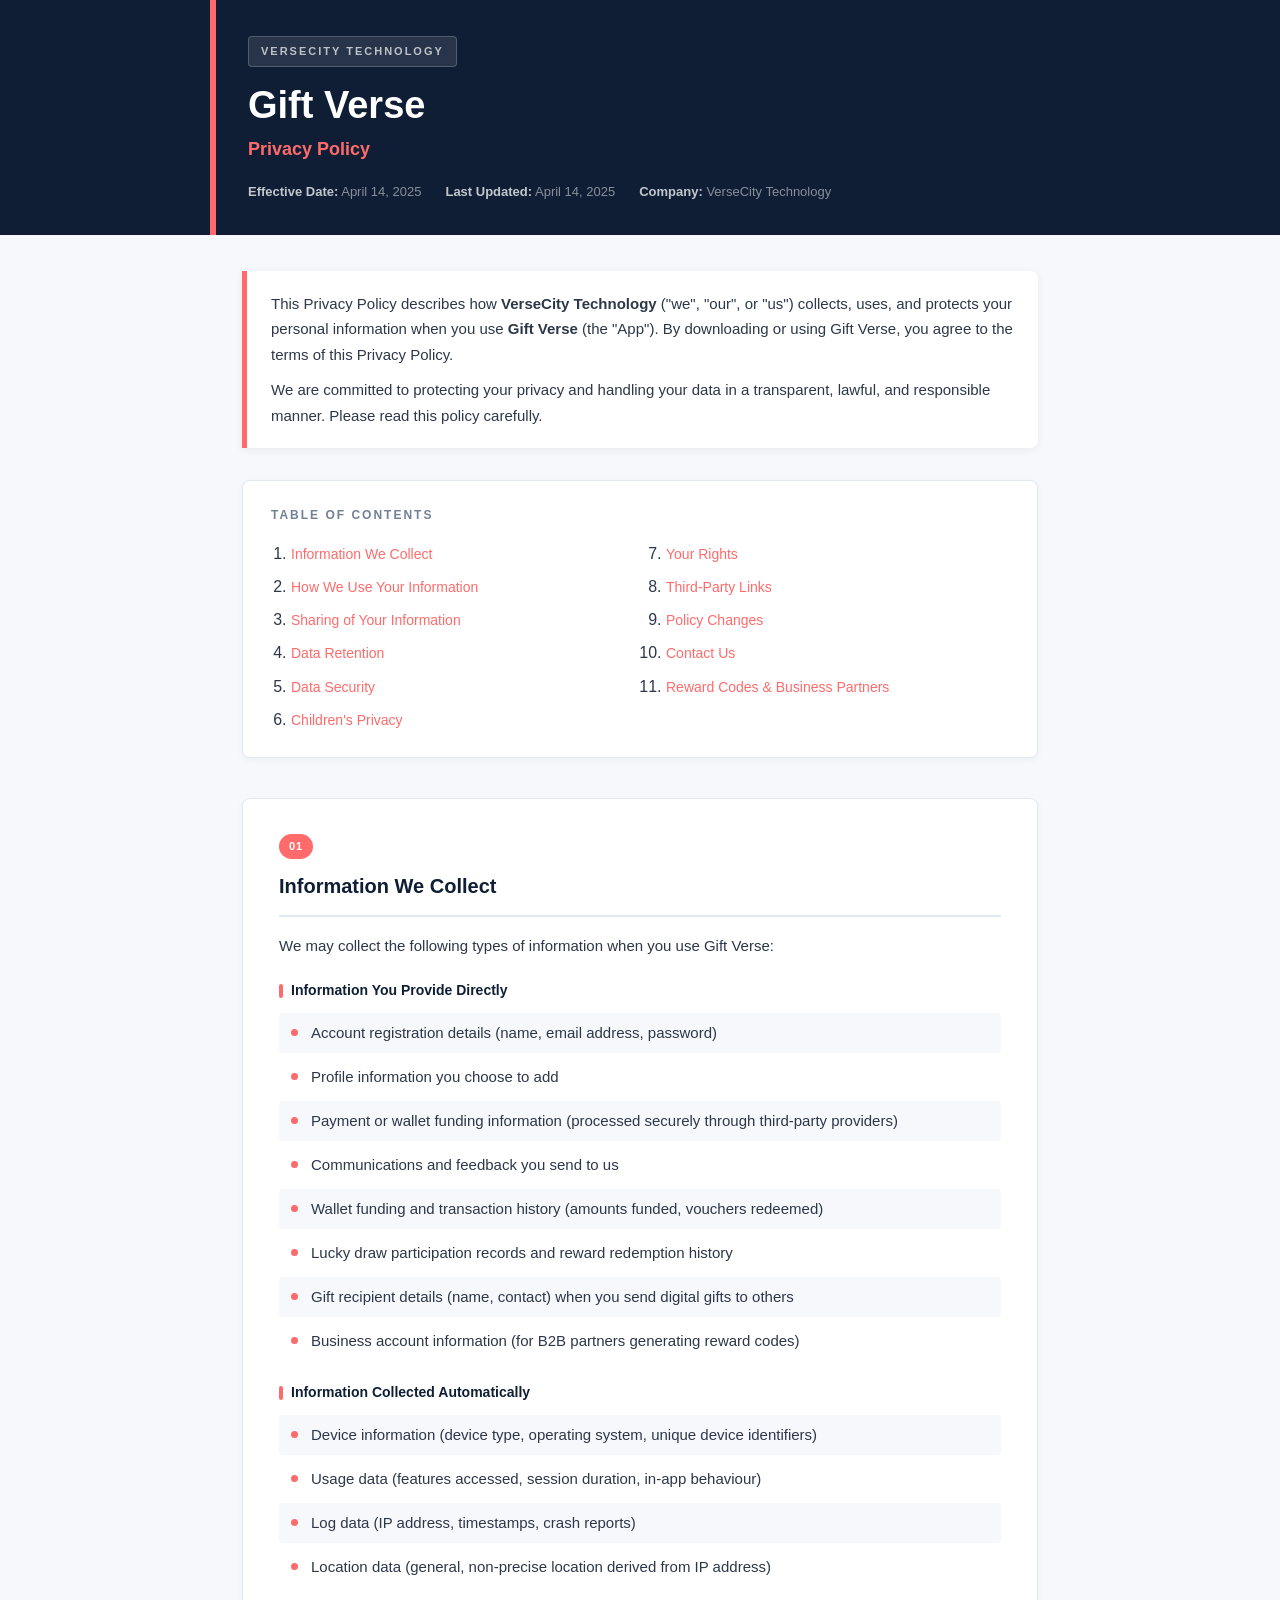
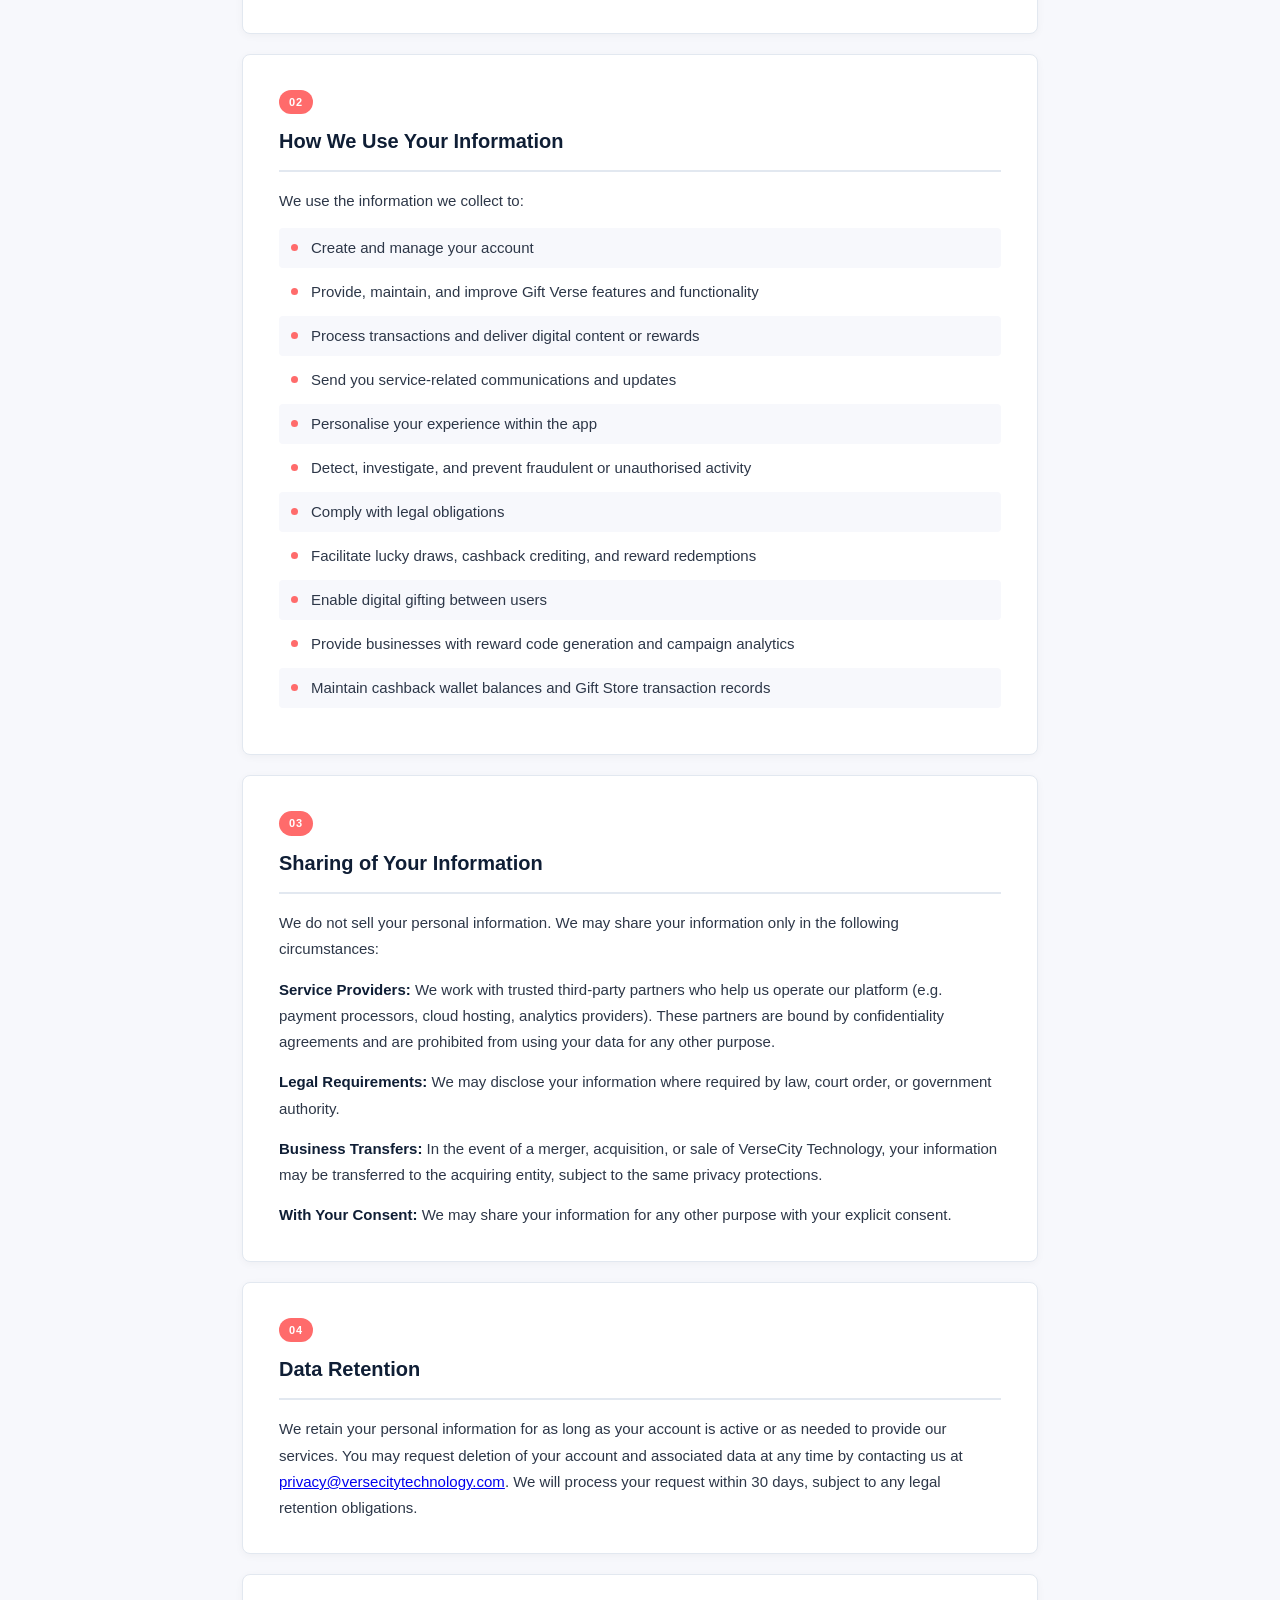
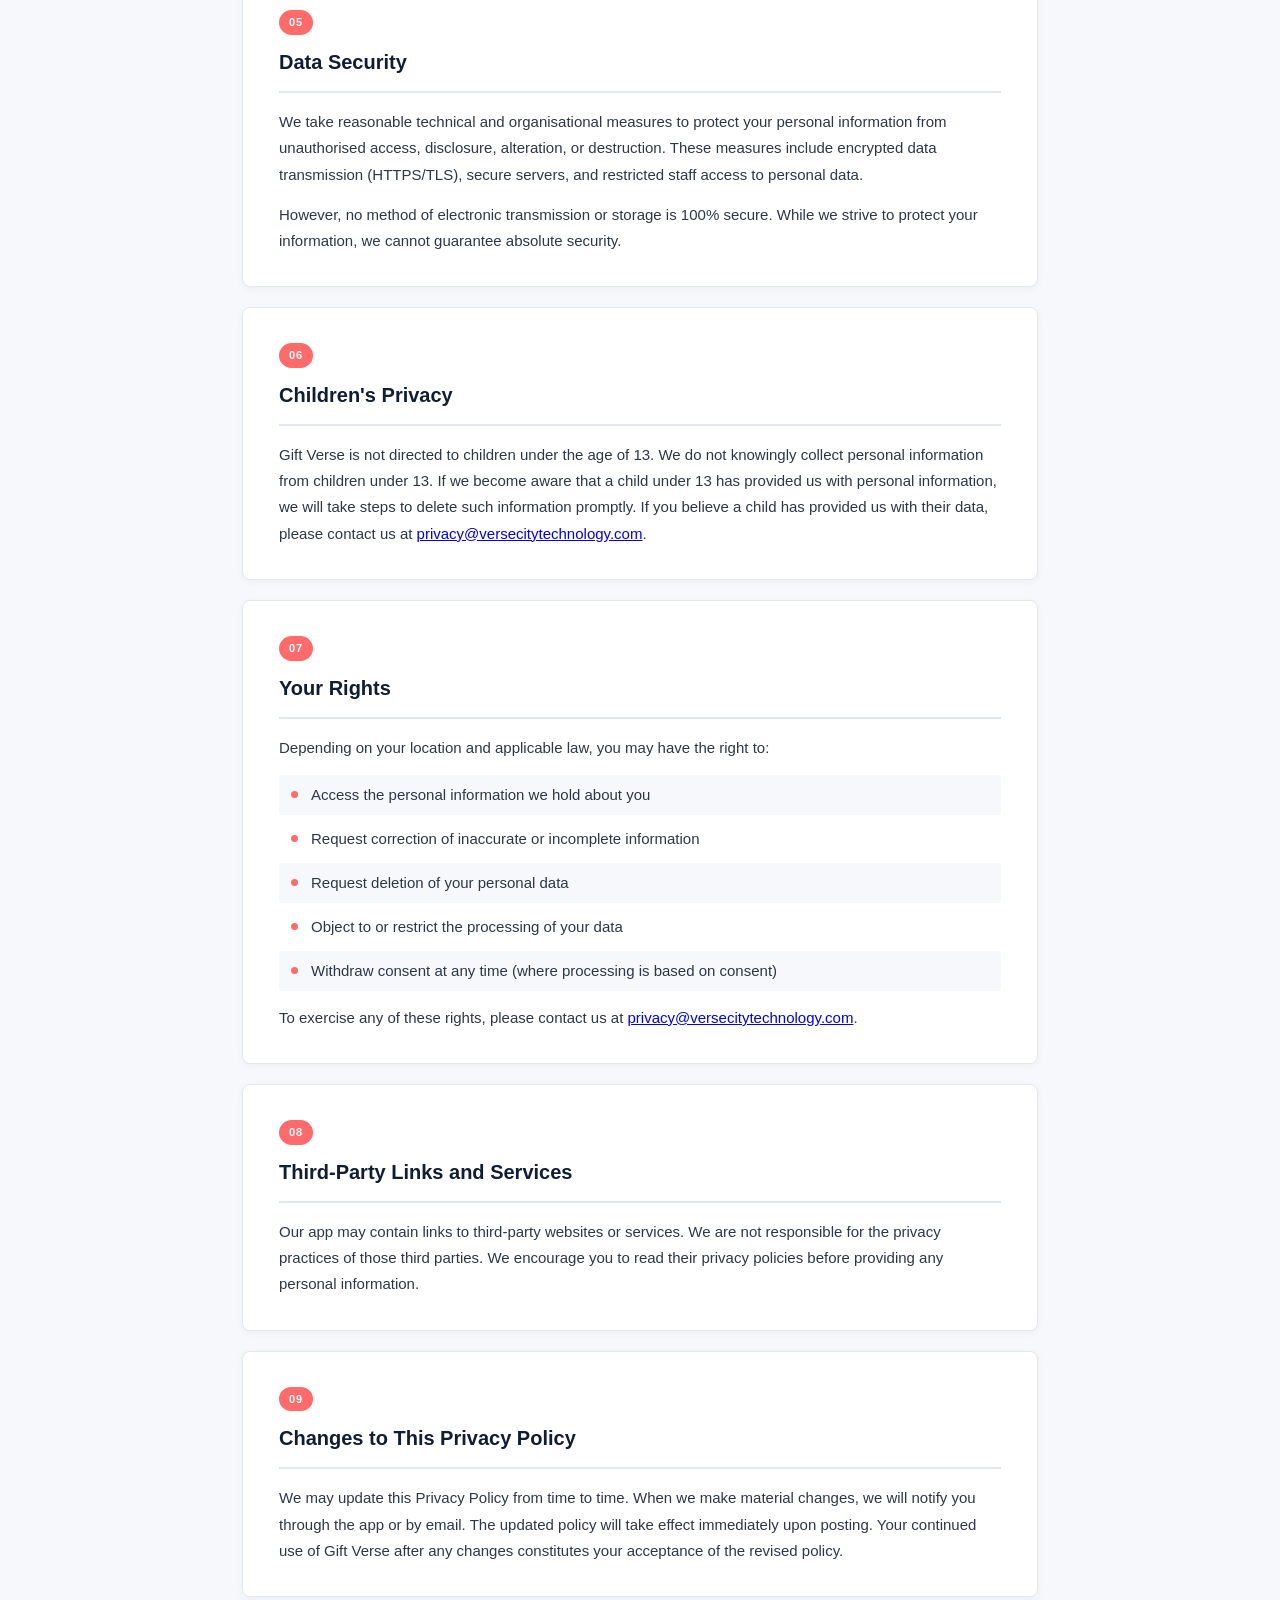
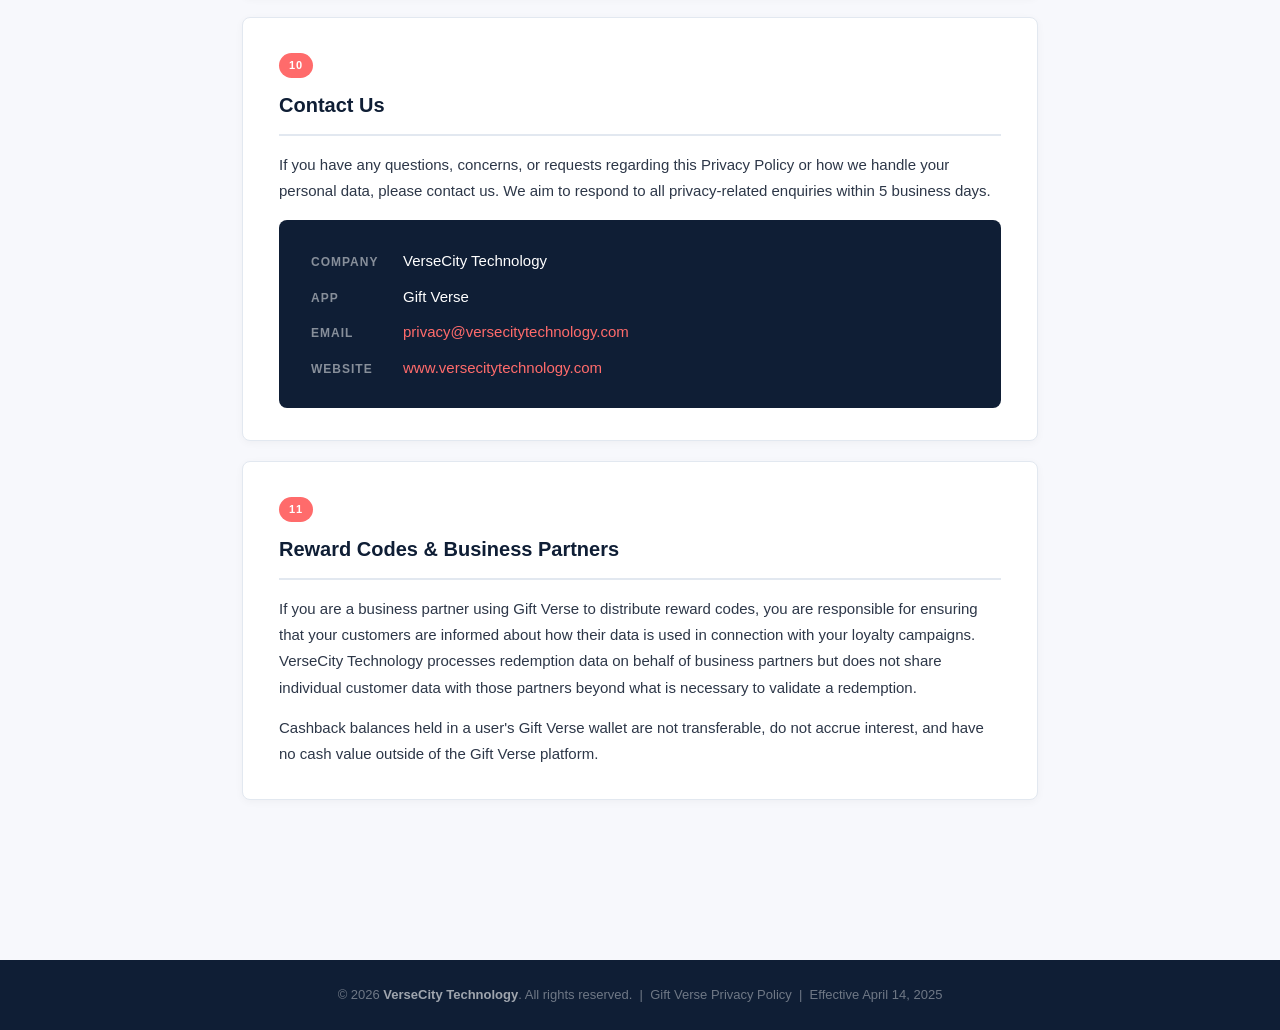
==== privacy/privacy-geonotes.html @ 1acc8ba9 "adding privacy" ====
<!DOCTYPE html>
<html lang="en">
<head>
<meta charset="UTF-8">
<meta name="viewport" content="width=device-width, initial-scale=1.0">
<title>Gift Verse — Privacy Policy</title>
<style>
  :root {
    --accent: #FF6B6B;
    --dark: #0F1E35;
    --text: #2D3748;
    --muted: #718096;
    --light: #F7F8FC;
    --border: #E2E8F0;
    --white: #ffffff;
  }
  * { box-sizing: border-box; margin: 0; padding: 0; }
  body {
    font-family: 'Segoe UI', Arial, sans-serif;
    background: var(--light);
    color: var(--text);
    font-size: 16px;
    line-height: 1.7;
  }

  /* ── Header ── */
  .site-header {
    background: var(--dark);
    padding: 0;
  }
  .header-inner {
    max-width: 860px;
    margin: 0 auto;
    padding: 36px 32px 32px;
    border-left: 6px solid var(--accent);
  }
  .header-badge {
    display: inline-block;
    background: rgba(255,255,255,0.1);
    border: 1px solid rgba(255,255,255,0.2);
    color: rgba(255,255,255,0.7);
    font-size: 11px;
    font-weight: 700;
    letter-spacing: 2px;
    text-transform: uppercase;
    padding: 5px 12px;
    border-radius: 4px;
    margin-bottom: 16px;
  }
  .header-title {
    font-size: 38px;
    font-weight: 800;
    color: #fff;
    line-height: 1.2;
    margin-bottom: 6px;
  }
  .header-subtitle {
    font-size: 18px;
    color: var(--accent);
    font-weight: 600;
    margin-bottom: 16px;
  }
  .header-meta {
    display: flex;
    gap: 24px;
    flex-wrap: wrap;
  }
  .header-meta span {
    font-size: 13px;
    color: rgba(255,255,255,0.5);
  }
  .header-meta strong {
    color: rgba(255,255,255,0.75);
  }

  /* ── Layout ── */
  .page-wrapper {
    max-width: 860px;
    margin: 0 auto;
    padding: 0 32px 80px;
  }

  /* ── Intro banner ── */
  .intro-banner {
    background: var(--white);
    border-left: 5px solid var(--accent);
    border-radius: 0 8px 8px 0;
    padding: 20px 24px;
    margin: 36px 0 32px;
    box-shadow: 0 2px 8px rgba(0,0,0,0.06);
  }
  .intro-banner p {
    color: var(--text);
    font-size: 15px;
    margin-bottom: 10px;
  }
  .intro-banner p:last-child { margin-bottom: 0; }

  /* ── TOC ── */
  .toc {
    background: var(--white);
    border: 1px solid var(--border);
    border-radius: 8px;
    padding: 24px 28px;
    margin-bottom: 40px;
    box-shadow: 0 2px 8px rgba(0,0,0,0.04);
  }
  .toc-title {
    font-size: 12px;
    font-weight: 700;
    letter-spacing: 2px;
    text-transform: uppercase;
    color: var(--muted);
    margin-bottom: 14px;
  }
  .toc ol {
    padding-left: 20px;
    columns: 2;
    column-gap: 32px;
  }
  .toc li {
    margin-bottom: 6px;
  }
  .toc a {
    color: var(--accent);
    text-decoration: none;
    font-size: 14px;
    font-weight: 500;
  }
  .toc a:hover { text-decoration: underline; }

  /* ── Sections ── */
  .section {
    background: var(--white);
    border-radius: 8px;
    padding: 32px 36px;
    margin-bottom: 20px;
    box-shadow: 0 2px 8px rgba(0,0,0,0.04);
    border: 1px solid var(--border);
  }
  .section-number {
    display: inline-block;
    background: var(--accent);
    color: #fff;
    font-size: 11px;
    font-weight: 800;
    letter-spacing: 1px;
    padding: 3px 10px;
    border-radius: 20px;
    margin-bottom: 10px;
  }
  .section h2 {
    font-size: 20px;
    font-weight: 700;
    color: var(--dark);
    margin-bottom: 16px;
    padding-bottom: 12px;
    border-bottom: 2px solid var(--border);
  }
  .section p {
    color: var(--text);
    font-size: 15px;
    margin-bottom: 14px;
    line-height: 1.75;
  }
  .section p:last-child { margin-bottom: 0; }

  /* ── Sub-headings ── */
  .sub-heading {
    font-size: 14px;
    font-weight: 700;
    color: var(--dark);
    margin: 20px 0 10px;
    display: flex;
    align-items: center;
    gap: 8px;
  }
  .sub-heading::before {
    content: '';
    display: inline-block;
    width: 4px;
    height: 14px;
    background: var(--accent);
    border-radius: 2px;
    flex-shrink: 0;
  }

  /* ── Lists ── */
  ul.policy-list {
    list-style: none;
    padding: 0;
    margin: 0 0 14px;
  }
  ul.policy-list li {
    position: relative;
    padding: 8px 12px 8px 32px;
    font-size: 15px;
    color: var(--text);
    border-radius: 4px;
    margin-bottom: 4px;
    line-height: 1.6;
  }
  ul.policy-list li:nth-child(odd) { background: var(--light); }
  ul.policy-list li::before {
    content: '';
    position: absolute;
    left: 12px;
    top: 16px;
    width: 7px;
    height: 7px;
    background: var(--accent);
    border-radius: 50%;
  }

  /* ── Bold label inline ── */
  .label { font-weight: 700; color: var(--dark); }

  /* ── Contact box ── */
  .contact-box {
    background: var(--dark);
    border-radius: 8px;
    padding: 28px 32px;
    margin-top: 16px;
  }
  .contact-box .contact-row {
    display: flex;
    align-items: baseline;
    gap: 12px;
    margin-bottom: 10px;
    font-size: 15px;
  }
  .contact-box .contact-row:last-child { margin-bottom: 0; }
  .contact-box .contact-label {
    color: rgba(255,255,255,0.5);
    font-size: 12px;
    font-weight: 700;
    letter-spacing: 1px;
    text-transform: uppercase;
    min-width: 80px;
  }
  .contact-box .contact-value {
    color: #fff;
    font-weight: 500;
  }
  .contact-box a { color: var(--accent); text-decoration: none; }

  /* ── Footer ── */
  .site-footer {
    background: var(--dark);
    padding: 24px 32px;
    text-align: center;
    margin-top: 60px;
  }
  .site-footer p {
    color: rgba(255,255,255,0.4);
    font-size: 13px;
  }
  .site-footer strong { color: rgba(255,255,255,0.6); }

  @media (max-width: 600px) {
    .header-title { font-size: 28px; }
    .page-wrapper { padding: 0 16px 60px; }
    .section { padding: 22px 18px; }
    .toc ol { columns: 1; }
    .header-inner { padding: 28px 18px 24px; }
  }
</style>
</head>
<body>

<header class="site-header">
  <div class="header-inner">
    <div class="header-badge">VerseCity Technology</div>
    <h1 class="header-title">Gift Verse</h1>
    <div class="header-subtitle">Privacy Policy</div>
    <div class="header-meta">
      <span><strong>Effective Date:</strong> April 14, 2025</span>
      <span><strong>Last Updated:</strong> April 14, 2025</span>
      <span><strong>Company:</strong> VerseCity Technology</span>
    </div>
  </div>
</header>

<div class="page-wrapper">

  <div class="intro-banner">
    <p>This Privacy Policy describes how <strong>VerseCity Technology</strong> ("we", "our", or "us") collects, uses, and protects your personal information when you use <strong>Gift Verse</strong> (the "App"). By downloading or using Gift Verse, you agree to the terms of this Privacy Policy.</p>
    <p>We are committed to protecting your privacy and handling your data in a transparent, lawful, and responsible manner. Please read this policy carefully.</p>
  </div>

  <div class="toc">
    <div class="toc-title">Table of Contents</div>
    <ol>
      <li><a href="#s1">Information We Collect</a></li>
      <li><a href="#s2">How We Use Your Information</a></li>
      <li><a href="#s3">Sharing of Your Information</a></li>
      <li><a href="#s4">Data Retention</a></li>
      <li><a href="#s5">Data Security</a></li>
      <li><a href="#s6">Children's Privacy</a></li>
      <li><a href="#s7">Your Rights</a></li>
      <li><a href="#s8">Third-Party Links</a></li>
      <li><a href="#s9">Policy Changes</a></li>
      <li><a href="#s10">Contact Us</a></li>
      <li><a href="#s11">Reward Codes &amp; Business Partners</a></li>
    </ol>
  </div>

  <!-- Section 1 -->
  <div class="section" id="s1">
    <span class="section-number">01</span>
    <h2>Information We Collect</h2>
    <p>We may collect the following types of information when you use Gift Verse:</p>

    <div class="sub-heading">Information You Provide Directly</div>
    <ul class="policy-list">
      <li>Account registration details (name, email address, password)</li>
      <li>Profile information you choose to add</li>
      <li>Payment or wallet funding information (processed securely through third-party providers)</li>
      <li>Communications and feedback you send to us</li>
      
      <li>Wallet funding and transaction history (amounts funded, vouchers redeemed)</li>
      <li>Lucky draw participation records and reward redemption history</li>
      <li>Gift recipient details (name, contact) when you send digital gifts to others</li>
      <li>Business account information (for B2B partners generating reward codes)</li>
    </ul>

    <div class="sub-heading">Information Collected Automatically</div>
    <ul class="policy-list">
      <li>Device information (device type, operating system, unique device identifiers)</li>
      <li>Usage data (features accessed, session duration, in-app behaviour)</li>
      <li>Log data (IP address, timestamps, crash reports)</li>
      <li>Location data (general, non-precise location derived from IP address)</li>
      
    </ul>
  </div>

  <!-- Section 2 -->
  <div class="section" id="s2">
    <span class="section-number">02</span>
    <h2>How We Use Your Information</h2>
    <p>We use the information we collect to:</p>
    <ul class="policy-list">
      <li>Create and manage your account</li>
      <li>Provide, maintain, and improve Gift Verse features and functionality</li>
      <li>Process transactions and deliver digital content or rewards</li>
      <li>Send you service-related communications and updates</li>
      <li>Personalise your experience within the app</li>
      <li>Detect, investigate, and prevent fraudulent or unauthorised activity</li>
      <li>Comply with legal obligations</li>
      <li>Facilitate lucky draws, cashback crediting, and reward redemptions</li>
   <li>Enable digital gifting between users</li>
   <li>Provide businesses with reward code generation and campaign analytics</li>
   <li>Maintain cashback wallet balances and Gift Store transaction records</li>
    </ul>
  </div>

  <!-- Section 3 -->
  <div class="section" id="s3">
    <span class="section-number">03</span>
    <h2>Sharing of Your Information</h2>
    <p>We do not sell your personal information. We may share your information only in the following circumstances:</p>
    <p><span class="label">Service Providers:</span> We work with trusted third-party partners who help us operate our platform (e.g. payment processors, cloud hosting, analytics providers). These partners are bound by confidentiality agreements and are prohibited from using your data for any other purpose.</p>
    <p><span class="label">Legal Requirements:</span> We may disclose your information where required by law, court order, or government authority.</p>
    <p><span class="label">Business Transfers:</span> In the event of a merger, acquisition, or sale of VerseCity Technology, your information may be transferred to the acquiring entity, subject to the same privacy protections.</p>
    <p><span class="label">With Your Consent:</span> We may share your information for any other purpose with your explicit consent.</p>
  </div>

  <!-- Section 4 -->
  <div class="section" id="s4">
    <span class="section-number">04</span>
    <h2>Data Retention</h2>
    <p>We retain your personal information for as long as your account is active or as needed to provide our services. You may request deletion of your account and associated data at any time by contacting us at <a href="mailto:privacy@versecitytechnology.com">privacy@versecitytechnology.com</a>. We will process your request within 30 days, subject to any legal retention obligations.</p>
  </div>

  <!-- Section 5 -->
  <div class="section" id="s5">
    <span class="section-number">05</span>
    <h2>Data Security</h2>
    <p>We take reasonable technical and organisational measures to protect your personal information from unauthorised access, disclosure, alteration, or destruction. These measures include encrypted data transmission (HTTPS/TLS), secure servers, and restricted staff access to personal data.</p>
    <p>However, no method of electronic transmission or storage is 100% secure. While we strive to protect your information, we cannot guarantee absolute security.</p>
  </div>

  <!-- Section 6 -->
  <div class="section" id="s6">
    <span class="section-number">06</span>
    <h2>Children's Privacy</h2>
    <p>Gift Verse is not directed to children under the age of 13. We do not knowingly collect personal information from children under 13. If we become aware that a child under 13 has provided us with personal information, we will take steps to delete such information promptly. If you believe a child has provided us with their data, please contact us at <a href="mailto:privacy@versecitytechnology.com">privacy@versecitytechnology.com</a>.</p>
  </div>

  <!-- Section 7 -->
  <div class="section" id="s7">
    <span class="section-number">07</span>
    <h2>Your Rights</h2>
    <p>Depending on your location and applicable law, you may have the right to:</p>
    <ul class="policy-list">
      <li>Access the personal information we hold about you</li>
      <li>Request correction of inaccurate or incomplete information</li>
      <li>Request deletion of your personal data</li>
      <li>Object to or restrict the processing of your data</li>
      <li>Withdraw consent at any time (where processing is based on consent)</li>
    </ul>
    <p>To exercise any of these rights, please contact us at <a href="mailto:privacy@versecitytechnology.com">privacy@versecitytechnology.com</a>.</p>
  </div>

  <!-- Section 8 -->
  <div class="section" id="s8">
    <span class="section-number">08</span>
    <h2>Third-Party Links and Services</h2>
    <p>Our app may contain links to third-party websites or services. We are not responsible for the privacy practices of those third parties. We encourage you to read their privacy policies before providing any personal information.</p>
  </div>

  <!-- Section 9 -->
  <div class="section" id="s9">
    <span class="section-number">09</span>
    <h2>Changes to This Privacy Policy</h2>
    <p>We may update this Privacy Policy from time to time. When we make material changes, we will notify you through the app or by email. The updated policy will take effect immediately upon posting. Your continued use of Gift Verse after any changes constitutes your acceptance of the revised policy.</p>
  </div>

  <!-- Section 10 -->
  <div class="section" id="s10">
    <span class="section-number">10</span>
    <h2>Contact Us</h2>
    <p>If you have any questions, concerns, or requests regarding this Privacy Policy or how we handle your personal data, please contact us. We aim to respond to all privacy-related enquiries within 5 business days.</p>
    <div class="contact-box">
      <div class="contact-row"><span class="contact-label">Company</span><span class="contact-value">VerseCity Technology</span></div>
      <div class="contact-row"><span class="contact-label">App</span><span class="contact-value">Gift Verse</span></div>
      <div class="contact-row"><span class="contact-label">Email</span><span class="contact-value"><a href="mailto:privacy@versecitytechnology.com">privacy@versecitytechnology.com</a></span></div>
      <div class="contact-row"><span class="contact-label">Website</span><span class="contact-value"><a href="https://www.versecitytechnology.com" target="_blank">www.versecitytechnology.com</a></span></div>
    </div>
  </div>

  
  <div class="section" id="s11">
    <span class="section-number">11</span>
    <h2>Reward Codes &amp; Business Partners</h2>
    <p>If you are a business partner using Gift Verse to distribute reward codes, you are responsible for ensuring that your customers are informed about how their data is used in connection with your loyalty campaigns. VerseCity Technology processes redemption data on behalf of business partners but does not share individual customer data with those partners beyond what is necessary to validate a redemption.</p>
    <p>Cashback balances held in a user's Gift Verse wallet are not transferable, do not accrue interest, and have no cash value outside of the Gift Verse platform.</p>
  </div>

</div>

<footer class="site-footer">
  <p>&copy; 2026 <strong>VerseCity Technology</strong>. All rights reserved. &nbsp;|&nbsp; Gift Verse Privacy Policy &nbsp;|&nbsp; Effective April 14, 2025</p>
</footer>

</body>
</html>
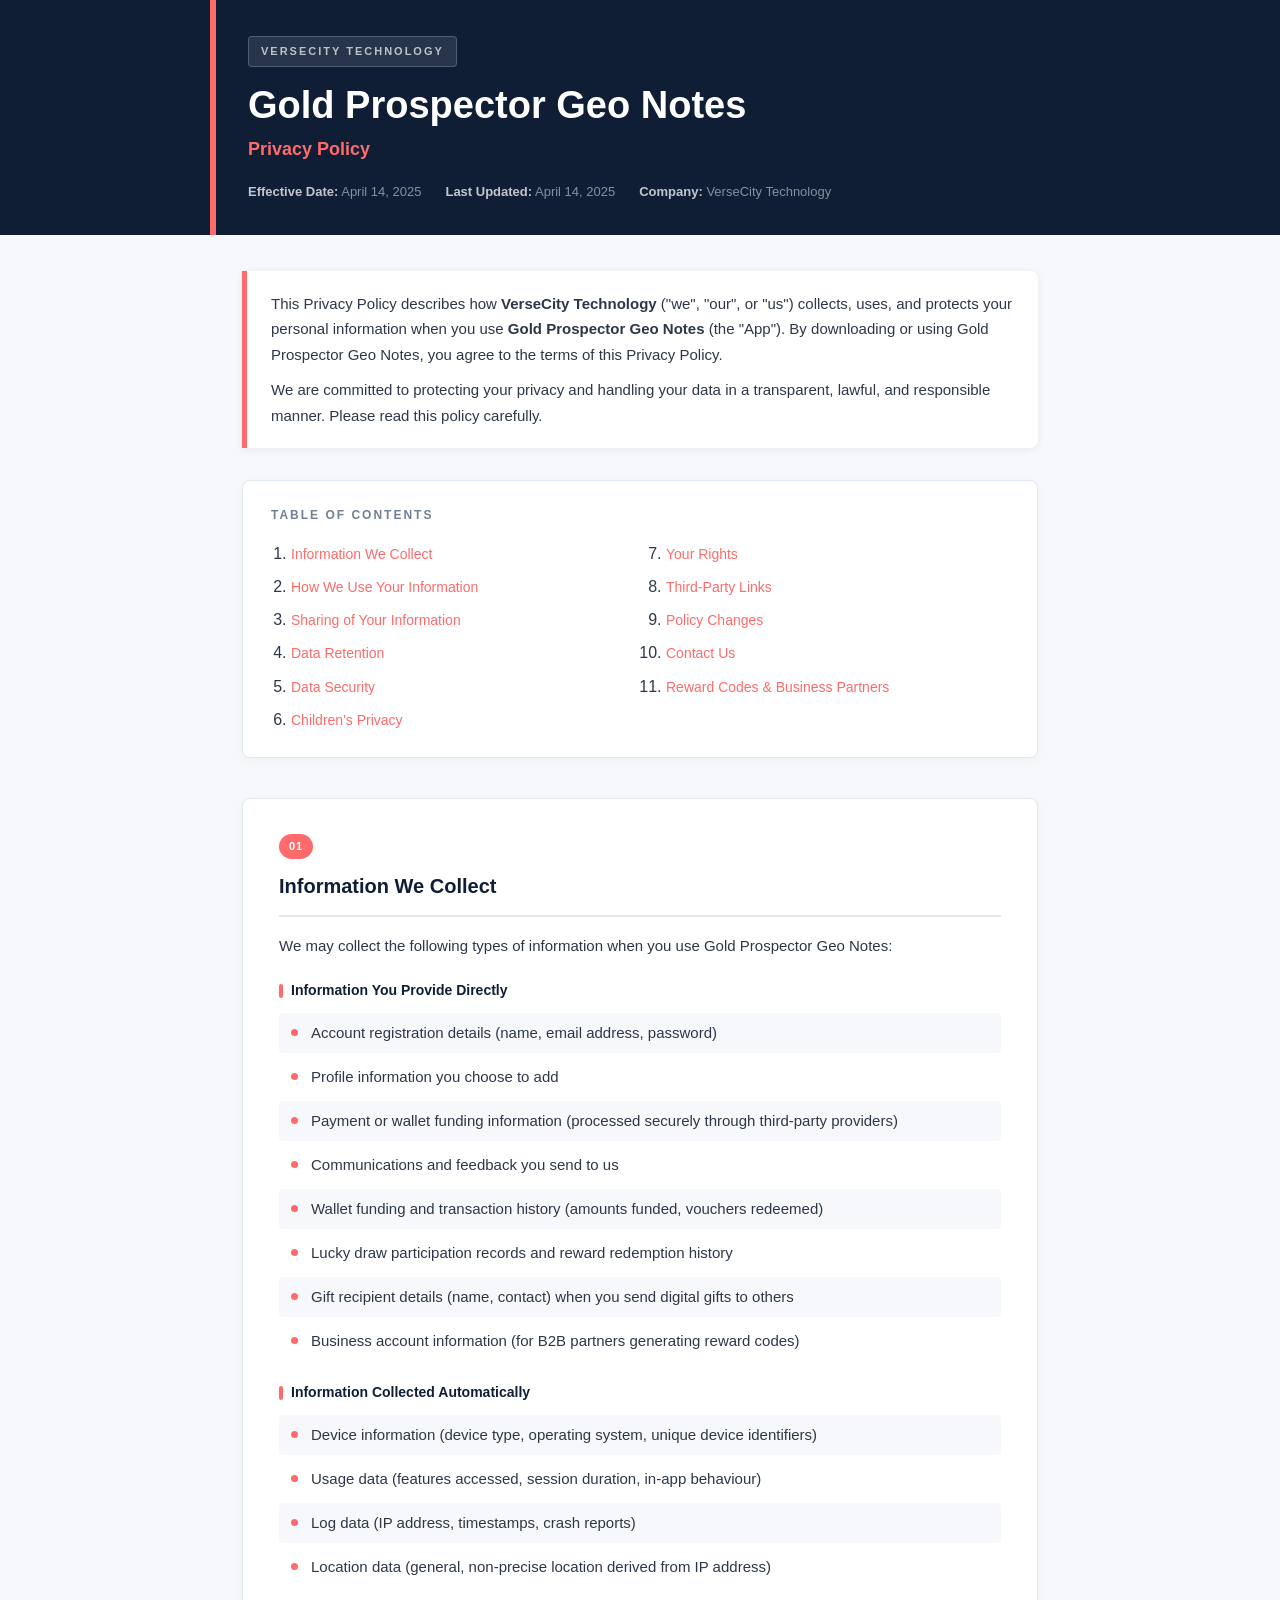
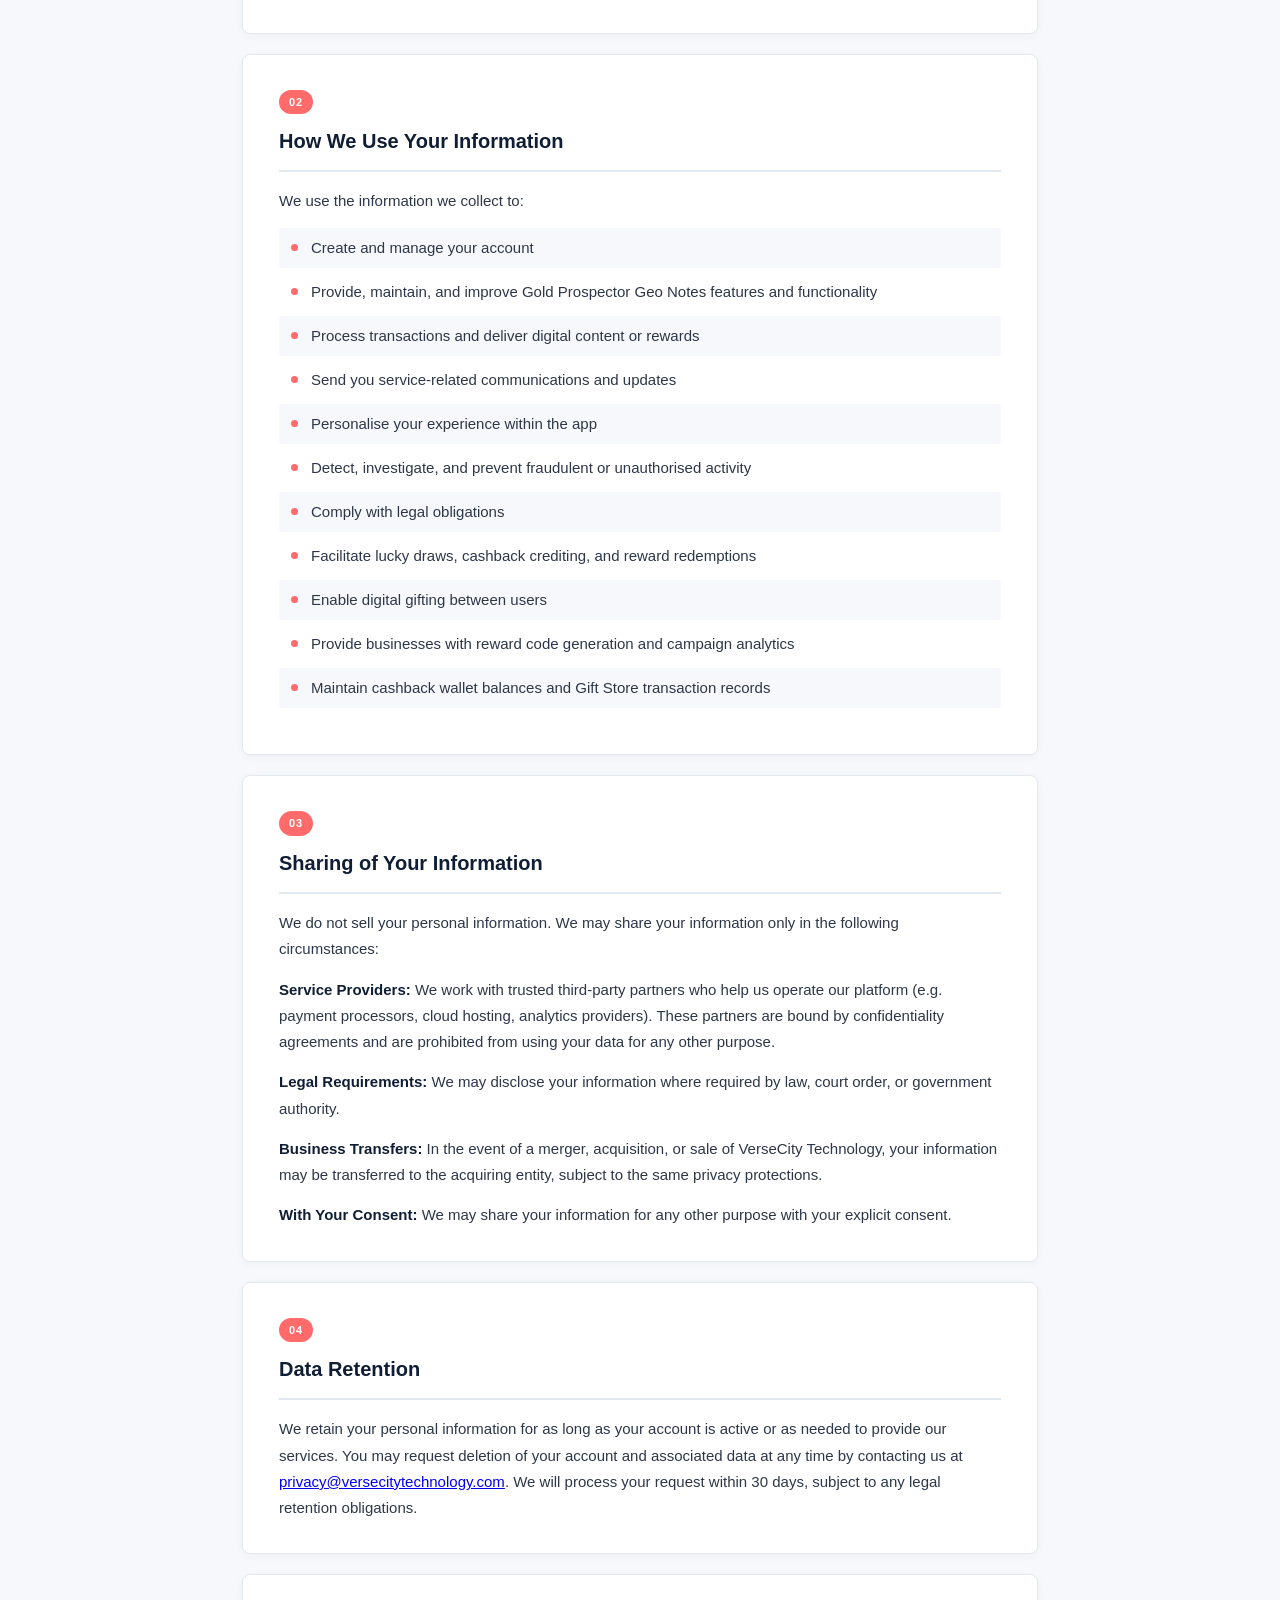
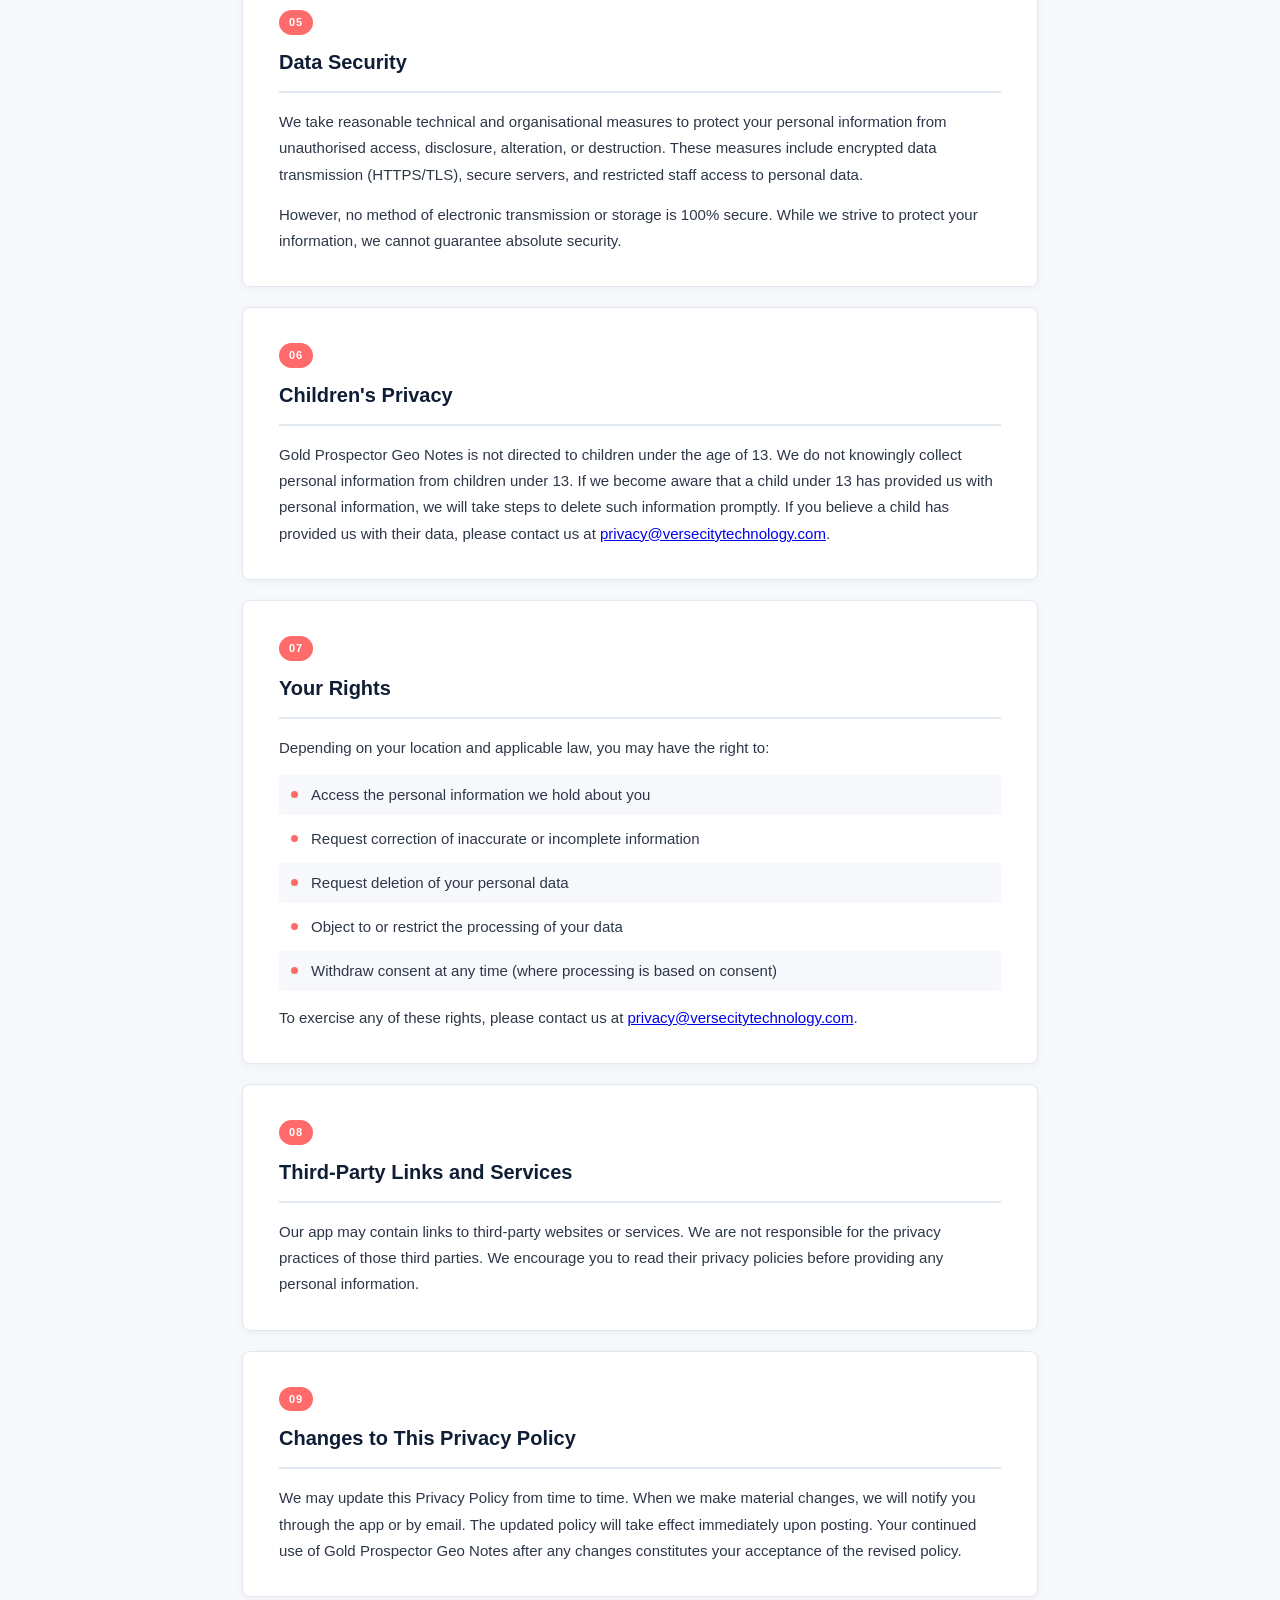
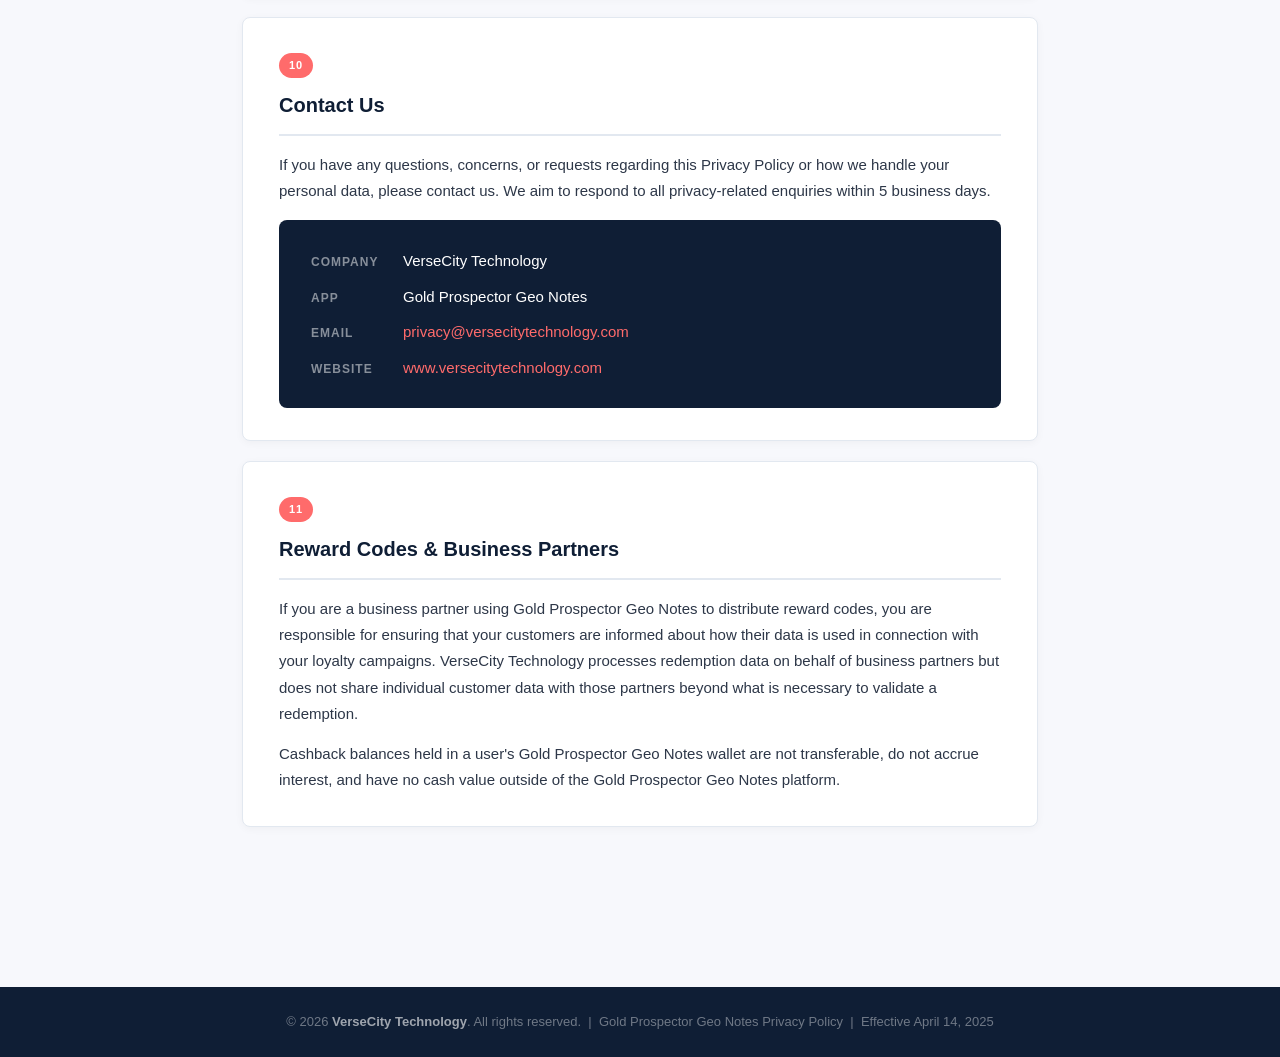
==== commit 93451491: "geo notes add" ====
--- a/privacy/privacy-geonotes.html
+++ b/privacy/privacy-geonotes.html
@@ -3,7 +3,7 @@
 <head>
 <meta charset="UTF-8">
 <meta name="viewport" content="width=device-width, initial-scale=1.0">
-<title>Gift Verse — Privacy Policy</title>
+<title>Gold Prospector Geo Notes — Privacy Policy</title>
 <style>
   :root {
     --accent: #FF6B6B;
@@ -271,7 +271,7 @@
 <header class="site-header">
   <div class="header-inner">
     <div class="header-badge">VerseCity Technology</div>
-    <h1 class="header-title">Gift Verse</h1>
+    <h1 class="header-title">Gold Prospector Geo Notes</h1>
     <div class="header-subtitle">Privacy Policy</div>
     <div class="header-meta">
       <span><strong>Effective Date:</strong> April 14, 2025</span>
@@ -284,7 +284,7 @@
 <div class="page-wrapper">
 
   <div class="intro-banner">
-    <p>This Privacy Policy describes how <strong>VerseCity Technology</strong> ("we", "our", or "us") collects, uses, and protects your personal information when you use <strong>Gift Verse</strong> (the "App"). By downloading or using Gift Verse, you agree to the terms of this Privacy Policy.</p>
+    <p>This Privacy Policy describes how <strong>VerseCity Technology</strong> ("we", "our", or "us") collects, uses, and protects your personal information when you use <strong>Gold Prospector Geo Notes</strong> (the "App"). By downloading or using Gold Prospector Geo Notes, you agree to the terms of this Privacy Policy.</p>
     <p>We are committed to protecting your privacy and handling your data in a transparent, lawful, and responsible manner. Please read this policy carefully.</p>
   </div>
 
@@ -309,7 +309,7 @@
   <div class="section" id="s1">
     <span class="section-number">01</span>
     <h2>Information We Collect</h2>
-    <p>We may collect the following types of information when you use Gift Verse:</p>
+    <p>We may collect the following types of information when you use Gold Prospector Geo Notes:</p>
 
     <div class="sub-heading">Information You Provide Directly</div>
     <ul class="policy-list">
@@ -341,7 +341,7 @@
     <p>We use the information we collect to:</p>
     <ul class="policy-list">
       <li>Create and manage your account</li>
-      <li>Provide, maintain, and improve Gift Verse features and functionality</li>
+      <li>Provide, maintain, and improve Gold Prospector Geo Notes features and functionality</li>
       <li>Process transactions and deliver digital content or rewards</li>
       <li>Send you service-related communications and updates</li>
       <li>Personalise your experience within the app</li>
@@ -384,7 +384,7 @@
   <div class="section" id="s6">
     <span class="section-number">06</span>
     <h2>Children's Privacy</h2>
-    <p>Gift Verse is not directed to children under the age of 13. We do not knowingly collect personal information from children under 13. If we become aware that a child under 13 has provided us with personal information, we will take steps to delete such information promptly. If you believe a child has provided us with their data, please contact us at <a href="mailto:privacy@versecitytechnology.com">privacy@versecitytechnology.com</a>.</p>
+    <p>Gold Prospector Geo Notes is not directed to children under the age of 13. We do not knowingly collect personal information from children under 13. If we become aware that a child under 13 has provided us with personal information, we will take steps to delete such information promptly. If you believe a child has provided us with their data, please contact us at <a href="mailto:privacy@versecitytechnology.com">privacy@versecitytechnology.com</a>.</p>
   </div>
 
   <!-- Section 7 -->
@@ -413,7 +413,7 @@
   <div class="section" id="s9">
     <span class="section-number">09</span>
     <h2>Changes to This Privacy Policy</h2>
-    <p>We may update this Privacy Policy from time to time. When we make material changes, we will notify you through the app or by email. The updated policy will take effect immediately upon posting. Your continued use of Gift Verse after any changes constitutes your acceptance of the revised policy.</p>
+    <p>We may update this Privacy Policy from time to time. When we make material changes, we will notify you through the app or by email. The updated policy will take effect immediately upon posting. Your continued use of Gold Prospector Geo Notes after any changes constitutes your acceptance of the revised policy.</p>
   </div>
 
   <!-- Section 10 -->
@@ -423,7 +423,7 @@
     <p>If you have any questions, concerns, or requests regarding this Privacy Policy or how we handle your personal data, please contact us. We aim to respond to all privacy-related enquiries within 5 business days.</p>
     <div class="contact-box">
       <div class="contact-row"><span class="contact-label">Company</span><span class="contact-value">VerseCity Technology</span></div>
-      <div class="contact-row"><span class="contact-label">App</span><span class="contact-value">Gift Verse</span></div>
+      <div class="contact-row"><span class="contact-label">App</span><span class="contact-value">Gold Prospector Geo Notes</span></div>
       <div class="contact-row"><span class="contact-label">Email</span><span class="contact-value"><a href="mailto:privacy@versecitytechnology.com">privacy@versecitytechnology.com</a></span></div>
       <div class="contact-row"><span class="contact-label">Website</span><span class="contact-value"><a href="https://www.versecitytechnology.com" target="_blank">www.versecitytechnology.com</a></span></div>
     </div>
@@ -433,14 +433,14 @@
   <div class="section" id="s11">
     <span class="section-number">11</span>
     <h2>Reward Codes &amp; Business Partners</h2>
-    <p>If you are a business partner using Gift Verse to distribute reward codes, you are responsible for ensuring that your customers are informed about how their data is used in connection with your loyalty campaigns. VerseCity Technology processes redemption data on behalf of business partners but does not share individual customer data with those partners beyond what is necessary to validate a redemption.</p>
-    <p>Cashback balances held in a user's Gift Verse wallet are not transferable, do not accrue interest, and have no cash value outside of the Gift Verse platform.</p>
+    <p>If you are a business partner using Gold Prospector Geo Notes to distribute reward codes, you are responsible for ensuring that your customers are informed about how their data is used in connection with your loyalty campaigns. VerseCity Technology processes redemption data on behalf of business partners but does not share individual customer data with those partners beyond what is necessary to validate a redemption.</p>
+    <p>Cashback balances held in a user's Gold Prospector Geo Notes wallet are not transferable, do not accrue interest, and have no cash value outside of the Gold Prospector Geo Notes platform.</p>
   </div>
 
 </div>
 
 <footer class="site-footer">
-  <p>&copy; 2026 <strong>VerseCity Technology</strong>. All rights reserved. &nbsp;|&nbsp; Gift Verse Privacy Policy &nbsp;|&nbsp; Effective April 14, 2025</p>
+  <p>&copy; 2026 <strong>VerseCity Technology</strong>. All rights reserved. &nbsp;|&nbsp; Gold Prospector Geo Notes Privacy Policy &nbsp;|&nbsp; Effective April 14, 2025</p>
 </footer>
 
 </body>
